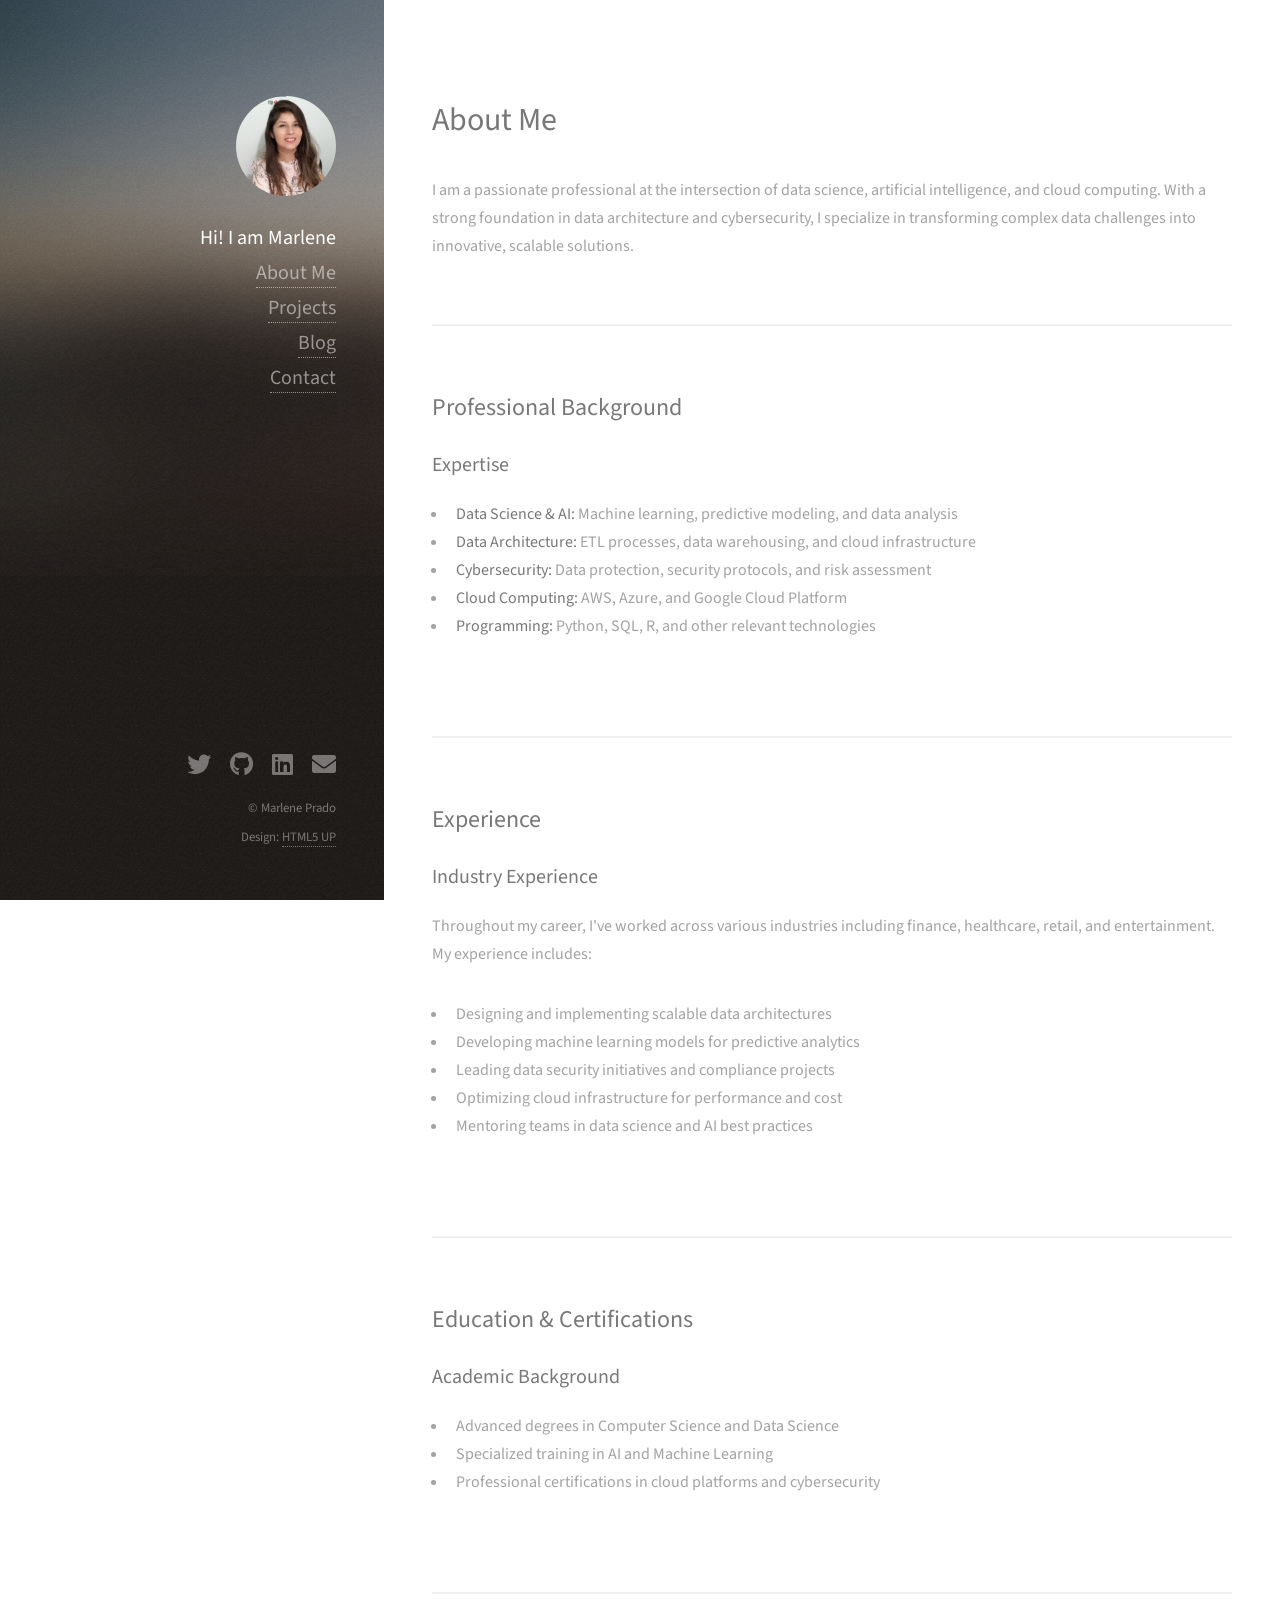
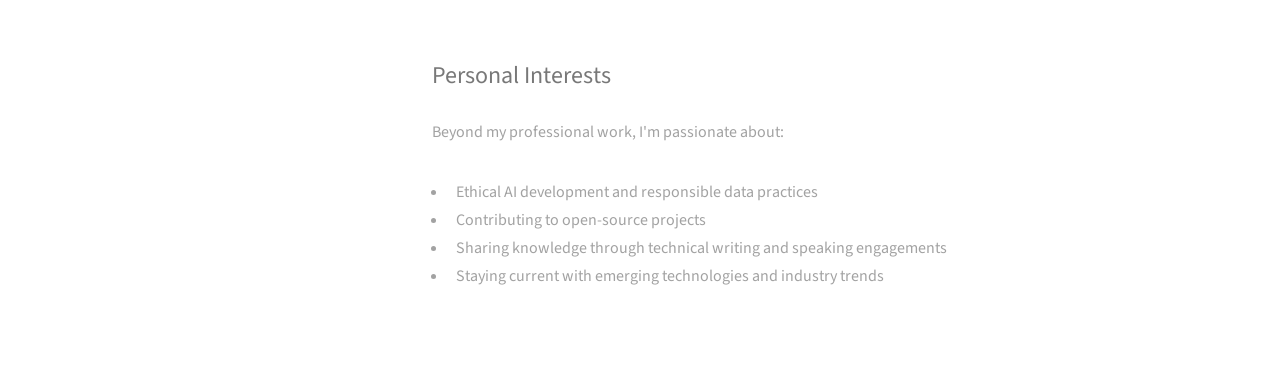
==== about.html @ a097be2a "feat. Added about me page" ====
<!DOCTYPE HTML>
<!--
	Strata by HTML5 UP
	html5up.net | @ajlkn
	Free for personal and commercial use under the CCA 3.0 license (html5up.net/license)
-->
<html>
	<head>
		<title>About Me - Marlene's Portfolio</title>
		<meta charset="utf-8" />
		<meta name="viewport" content="width=device-width, initial-scale=1, user-scalable=no" />
		<link rel="stylesheet" href="assets/css/main.css" />
	</head>
	<body class="is-preload">

		<!-- Header -->
			<header id="header">
				<div class="inner">
					<a href="index.html" class="image avatar"><img src="./images/marlen.jpg" alt="" /></a>
					<h1><strong>Hi! I am Marlene</strong> <br />
					<div><a href="about.html">About Me</a> <br /></div>
					<div><a href="index.html#projects">Projects</a> <br /></div>
					<div><a href="index.html#blog">Blog</a><br /></div>
					<div><a href="index.html#contact">Contact</a> <br /></div>
					</h1>
				</div>
			</header>

		<!-- Main -->
			<div id="main">

				<!-- One -->
					<section id="one">
						<header class="major">
							<h2>About Me</h2>
						</header>
						<p>I am a passionate professional at the intersection of data science, artificial intelligence, and cloud computing. With a strong foundation in data architecture and cybersecurity, I specialize in transforming complex data challenges into innovative, scalable solutions.</p>
					</section>

				<!-- Two -->
					<section id="two">
						<h2>Professional Background</h2>
						<div class="row">
							<article class="col-12">
								<h3>Expertise</h3>
								<ul>
									<li><strong>Data Science & AI:</strong> Machine learning, predictive modeling, and data analysis</li>
									<li><strong>Data Architecture:</strong> ETL processes, data warehousing, and cloud infrastructure</li>
									<li><strong>Cybersecurity:</strong> Data protection, security protocols, and risk assessment</li>
									<li><strong>Cloud Computing:</strong> AWS, Azure, and Google Cloud Platform</li>
									<li><strong>Programming:</strong> Python, SQL, R, and other relevant technologies</li>
								</ul>
							</article>
						</div>
					</section>

				<!-- Three -->
					<section id="three">
						<h2>Experience</h2>
						<div class="row">
							<article class="col-12">
								<h3>Industry Experience</h3>
								<p>Throughout my career, I've worked across various industries including finance, healthcare, retail, and entertainment. My experience includes:</p>
								<ul>
									<li>Designing and implementing scalable data architectures</li>
									<li>Developing machine learning models for predictive analytics</li>
									<li>Leading data security initiatives and compliance projects</li>
									<li>Optimizing cloud infrastructure for performance and cost</li>
									<li>Mentoring teams in data science and AI best practices</li>
								</ul>
							</article>
						</div>
					</section>

				<!-- Four -->
					<section id="four">
						<h2>Education & Certifications</h2>
						<div class="row">
							<article class="col-12">
								<h3>Academic Background</h3>
								<ul>
									<li>Advanced degrees in Computer Science and Data Science</li>
									<li>Specialized training in AI and Machine Learning</li>
									<li>Professional certifications in cloud platforms and cybersecurity</li>
								</ul>
							</article>
						</div>
					</section>

				<!-- Five -->
					<section id="five">
						<h2>Personal Interests</h2>
						<div class="row">
							<article class="col-12">
								<p>Beyond my professional work, I'm passionate about:</p>
								<ul>
									<li>Ethical AI development and responsible data practices</li>
									<li>Contributing to open-source projects</li>
									<li>Sharing knowledge through technical writing and speaking engagements</li>
									<li>Staying current with emerging technologies and industry trends</li>
								</ul>
							</article>
						</div>
					</section>

			</div>

		<!-- Footer -->
			<footer id="footer">
				<div class="inner">
					<ul class="icons">
						<li><a href="#" class="icon brands fa-twitter"><span class="label">Twitter</span></a></li>
						<li><a href="https://mtpradoc.github.io" class="icon brands fa-github"><span class="label">Github</span></a></li>
						<li><a href="#" class="icon brands fa-linkedin"><span class="label">Linkedin</span></a></li>
						<li><a href="#" class="icon solid fa-envelope"><span class="label">Email</span></a></li>
					</ul>
					<ul class="copyright">
						<li>&copy; Marlene Prado</li><li>Design: <a href="http://html5up.net">HTML5 UP</a></li>
					</ul>
				</div>
			</footer>

		<!-- Scripts -->
			<script src="assets/js/jquery.min.js"></script>
			<script src="assets/js/jquery.poptrox.min.js"></script>
			<script src="assets/js/browser.min.js"></script>
			<script src="assets/js/breakpoints.min.js"></script>
			<script src="assets/js/util.js"></script>
			<script src="assets/js/main.js"></script>

	</body>
</html>
---- assets/css/main.css ----
@import url("fontawesome-all.min.css");
@import url("https://fonts.googleapis.com/css?family=Source+Sans+Pro:400,400italic");

/*
	Strata by HTML5 UP
	html5up.net | @ajlkn
	Free for personal and commercial use under the CCA 3.0 license (html5up.net/license)
*/

html, body, div, span, applet, object,
iframe, h1, h2, h3, h4, h5, h6, p, blockquote,
pre, a, abbr, acronym, address, big, cite,
code, del, dfn, em, img, ins, kbd, q, s, samp,
small, strike, strong, sub, sup, tt, var, b,
u, i, center, dl, dt, dd, ol, ul, li, fieldset,
form, label, legend, table, caption, tbody,
tfoot, thead, tr, th, td, article, aside,
canvas, details, embed, figure, figcaption,
footer, header, hgroup, menu, nav, output, ruby,
section, summary, time, mark, audio, video {
	margin: 0;
	padding: 0;
	border: 0;
	font-size: 100%;
	font: inherit;
	vertical-align: baseline;}

article, aside, details, figcaption, figure,
footer, header, hgroup, menu, nav, section {
	display: block;}

body {
	line-height: 1;
}

ol, ul {
	list-style: none;
}

blockquote, q {
	quotes: none;
}

	blockquote:before, blockquote:after, q:before, q:after {
		content: '';
		content: none;
	}

table {
	border-collapse: collapse;
	border-spacing: 0;
}

body {
	-webkit-text-size-adjust: none;
}

mark {
	background-color: transparent;
	color: inherit;
}

input::-moz-focus-inner {
	border: 0;
	padding: 0;
}

input, select, textarea {
	-moz-appearance: none;
	-webkit-appearance: none;
	-ms-appearance: none;
	appearance: none;
}

/* Basic */

	html {
		box-sizing: border-box;
	}

	*, *:before, *:after {
		box-sizing: inherit;
	}

	body {
		background: #fff;
	}

		body.is-preload *, body.is-preload *:before, body.is-preload *:after {
			-moz-animation: none !important;
			-webkit-animation: none !important;
			-ms-animation: none !important;
			animation: none !important;
			-moz-transition: none !important;
			-webkit-transition: none !important;
			-ms-transition: none !important;
			transition: none !important;
		}

	body, input, select, textarea {
		color: #a2a2a2;
		font-family: "Source Sans Pro", Helvetica, sans-serif;
		font-size: 16pt;
		font-weight: 400;
		line-height: 1.75em;
	}

	a {
		-moz-transition: color 0.2s ease-in-out, border-color 0.2s ease-in-out;
		-webkit-transition: color 0.2s ease-in-out, border-color 0.2s ease-in-out;
		-ms-transition: color 0.2s ease-in-out, border-color 0.2s ease-in-out;
		transition: color 0.2s ease-in-out, border-color 0.2s ease-in-out;
		border-bottom: dotted 1px;
		color: #49bf9d;
		text-decoration: none;
	}

		a:hover {
			border-bottom-color: transparent;
			color: #49bf9d !important;
			text-decoration: none;
		}

	strong, b {
		color: #787878;
		font-weight: 400;
	}

	em, i {
		font-style: italic;
	}

	p {
		margin: 0 0 2em 0;
	}

	h1, h2, h3, h4, h5, h6 {
		color: #787878;
		font-weight: 400;
		line-height: 1em;
		margin: 0 0 1em 0;
	}

		h1 a, h2 a, h3 a, h4 a, h5 a, h6 a {
			color: inherit;
			text-decoration: none;
		}

	h1 {
		font-size: 2em;
		line-height: 1.5em;
	}

	h2 {
		font-size: 1.5em;
		line-height: 1.5em;
	}

	h3 {
		font-size: 1.25em;
		line-height: 1.5em;
	}

	h4 {
		font-size: 1.1em;
		line-height: 1.5em;
	}

	h5 {
		font-size: 0.9em;
		line-height: 1.5em;
	}

	h6 {
		font-size: 0.7em;
		line-height: 1.5em;
	}

	sub {
		font-size: 0.8em;
		position: relative;
		top: 0.5em;
	}

	sup {
		font-size: 0.8em;
		position: relative;
		top: -0.5em;
	}

	hr {
		border: 0;
		border-bottom: solid 2px #efefef;
		margin: 2em 0;
	}

		hr.major {
			margin: 3em 0;
		}

	blockquote {
		border-left: solid 6px #efefef;
		font-style: italic;
		margin: 0 0 2em 0;
		padding: 0.5em 0 0.5em 1.5em;
	}

	code {
		background: #f7f7f7;
		border-radius: 0.35em;
		border: solid 2px #efefef;
		font-family: "Courier New", monospace;
		font-size: 0.9em;
		margin: 0 0.25em;
		padding: 0.25em 0.65em;
	}

	pre {
		-webkit-overflow-scrolling: touch;
		font-family: "Courier New", monospace;
		font-size: 0.9em;
		margin: 0 0 2em 0;
	}

		pre code {
			display: block;
			line-height: 1.75em;
			padding: 1em 1.5em;
			overflow-x: auto;
		}

	.align-left {
		text-align: left;
	}

	.align-center {
		text-align: center;
	}

	.align-right {
		text-align: right;
	}

/* Container */

	.container {
		margin: 0 auto;
		max-width: calc(100% - 4em);
		width: 100%;
	}

		.container.xsmall {
			width: 25%;
		}

		.container.small {
			width: 50%;
		}

		.container.medium {
			width: 75%;
		}

		.container.large {
			width: 125%;
		}

		.container.xlarge {
			width: 150%;
		}

		.container.max {
			width: 100%;
		}

		@media screen and (max-width: 980px) {

			.container {
				width: 100% !important;
				max-width: 100% !important;
			}

		}

		@media screen and (max-width: 480px) {

			.container {
				max-width: calc(100% - 3em);
			}

		}

/* Row */

	.row {
		display: flex;
		flex-wrap: wrap;
		box-sizing: border-box;
		align-items: stretch;
	}

		.row > * {
			box-sizing: border-box;
		}

		.row.gtr-uniform > * > :last-child {
			margin-bottom: 0;
		}

		.row.aln-left {
			justify-content: flex-start;
		}

		.row.aln-center {
			justify-content: center;
		}

		.row.aln-right {
			justify-content: flex-end;
		}

		.row.aln-top {
			align-items: flex-start;
		}

		.row.aln-middle {
			align-items: center;
		}

		.row.aln-bottom {
			align-items: flex-end;
		}

		.row > .imp {
			order: -1;
		}

		.row > .col-1 {
			width: 8.33333%;
		}

		.row > .off-1 {
			margin-left: 8.33333%;
		}

		.row > .col-2 {
			width: 16.66667%;
		}

		.row > .off-2 {
			margin-left: 16.66667%;
		}

		.row > .col-3 {
			width: 25%;
		}

		.row > .off-3 {
			margin-left: 25%;
		}

		.row > .col-4 {
			width: 33.33333%;
		}

		.row > .off-4 {
			margin-left: 33.33333%;
		}

		.row > .col-5 {
			width: 41.66667%;
		}

		.row > .off-5 {
			margin-left: 41.66667%;
		}

		.row > .col-6 {
			width: 50%;
		}

		.row > .off-6 {
			margin-left: 50%;
		}

		.row > .col-7 {
			width: 58.33333%;
		}

		.row > .off-7 {
			margin-left: 58.33333%;
		}

		.row > .col-8 {
			width: 66.66667%;
		}

		.row > .off-8 {
			margin-left: 66.66667%;
		}

		.row > .col-9 {
			width: 75%;
		}

		.row > .off-9 {
			margin-left: 75%;
		}

		.row > .col-10 {
			width: 83.33333%;
		}

		.row > .off-10 {
			margin-left: 83.33333%;
		}

		.row > .col-11 {
			width: 91.66667%;
		}

		.row > .off-11 {
			margin-left: 91.66667%;
		}

		.row > .col-12 {
			width: 100%;
		}

		.row > .off-12 {
			margin-left: 100%;
		}

		.row.gtr-0 {
			margin-top: 0;
			margin-left: 0em;
		}

			.row.gtr-0 > * {
				padding: 0 0 0 0em;
			}

			.row.gtr-0.gtr-uniform {
				margin-top: 0em;
			}

				.row.gtr-0.gtr-uniform > * {
					padding-top: 0em;
				}

		.row.gtr-25 {
			margin-top: 0;
			margin-left: -0.625em;
		}

			.row.gtr-25 > * {
				padding: 0 0 0 0.625em;
			}

			.row.gtr-25.gtr-uniform {
				margin-top: -0.625em;
			}

				.row.gtr-25.gtr-uniform > * {
					padding-top: 0.625em;
				}

		.row.gtr-50 {
			margin-top: 0;
			margin-left: -1.25em;
		}

			.row.gtr-50 > * {
				padding: 0 0 0 1.25em;
			}

			.row.gtr-50.gtr-uniform {
				margin-top: -1.25em;
			}

				.row.gtr-50.gtr-uniform > * {
					padding-top: 1.25em;
				}

		.row {
			margin-top: 0;
			margin-left: -2.5em;
		}

			.row > * {
				padding: 0 0 0 2.5em;
			}

			.row.gtr-uniform {
				margin-top: -2.5em;
			}

				.row.gtr-uniform > * {
					padding-top: 2.5em;
				}

		.row.gtr-150 {
			margin-top: 0;
			margin-left: -3.75em;
		}

			.row.gtr-150 > * {
				padding: 0 0 0 3.75em;
			}

			.row.gtr-150.gtr-uniform {
				margin-top: -3.75em;
			}

				.row.gtr-150.gtr-uniform > * {
					padding-top: 3.75em;
				}

		.row.gtr-200 {
			margin-top: 0;
			margin-left: -5em;
		}

			.row.gtr-200 > * {
				padding: 0 0 0 5em;
			}

			.row.gtr-200.gtr-uniform {
				margin-top: -5em;
			}

				.row.gtr-200.gtr-uniform > * {
					padding-top: 5em;
				}

		@media screen and (max-width: 1800px) {

			.row {
				display: flex;
				flex-wrap: wrap;
				box-sizing: border-box;
				align-items: stretch;
			}

				.row > * {
					box-sizing: border-box;
				}

				.row.gtr-uniform > * > :last-child {
					margin-bottom: 0;
				}

				.row.aln-left {
					justify-content: flex-start;
				}

				.row.aln-center {
					justify-content: center;
				}

				.row.aln-right {
					justify-content: flex-end;
				}

				.row.aln-top {
					align-items: flex-start;
				}

				.row.aln-middle {
					align-items: center;
				}

				.row.aln-bottom {
					align-items: flex-end;
				}

				.row > .imp-xlarge {
					order: -1;
				}

				.row > .col-1-xlarge {
					width: 8.33333%;
				}

				.row > .off-1-xlarge {
					margin-left: 8.33333%;
				}

				.row > .col-2-xlarge {
					width: 16.66667%;
				}

				.row > .off-2-xlarge {
					margin-left: 16.66667%;
				}

				.row > .col-3-xlarge {
					width: 25%;
				}

				.row > .off-3-xlarge {
					margin-left: 25%;
				}

				.row > .col-4-xlarge {
					width: 33.33333%;
				}

				.row > .off-4-xlarge {
					margin-left: 33.33333%;
				}

				.row > .col-5-xlarge {
					width: 41.66667%;
				}

				.row > .off-5-xlarge {
					margin-left: 41.66667%;
				}

				.row > .col-6-xlarge {
					width: 50%;
				}

				.row > .off-6-xlarge {
					margin-left: 50%;
				}

				.row > .col-7-xlarge {
					width: 58.33333%;
				}

				.row > .off-7-xlarge {
					margin-left: 58.33333%;
				}

				.row > .col-8-xlarge {
					width: 66.66667%;
				}

				.row > .off-8-xlarge {
					margin-left: 66.66667%;
				}

				.row > .col-9-xlarge {
					width: 75%;
				}

				.row > .off-9-xlarge {
					margin-left: 75%;
				}

				.row > .col-10-xlarge {
					width: 83.33333%;
				}

				.row > .off-10-xlarge {
					margin-left: 83.33333%;
				}

				.row > .col-11-xlarge {
					width: 91.66667%;
				}

				.row > .off-11-xlarge {
					margin-left: 91.66667%;
				}

				.row > .col-12-xlarge {
					width: 100%;
				}

				.row > .off-12-xlarge {
					margin-left: 100%;
				}

				.row.gtr-0 {
					margin-top: 0;
					margin-left: 0em;
				}

					.row.gtr-0 > * {
						padding: 0 0 0 0em;
					}

					.row.gtr-0.gtr-uniform {
						margin-top: 0em;
					}

						.row.gtr-0.gtr-uniform > * {
							padding-top: 0em;
						}

				.row.gtr-25 {
					margin-top: 0;
					margin-left: -0.625em;
				}

					.row.gtr-25 > * {
						padding: 0 0 0 0.625em;
					}

					.row.gtr-25.gtr-uniform {
						margin-top: -0.625em;
					}

						.row.gtr-25.gtr-uniform > * {
							padding-top: 0.625em;
						}

				.row.gtr-50 {
					margin-top: 0;
					margin-left: -1.25em;
				}

					.row.gtr-50 > * {
						padding: 0 0 0 1.25em;
					}

					.row.gtr-50.gtr-uniform {
						margin-top: -1.25em;
					}

						.row.gtr-50.gtr-uniform > * {
							padding-top: 1.25em;
						}

				.row {
					margin-top: 0;
					margin-left: -2.5em;
				}

					.row > * {
						padding: 0 0 0 2.5em;
					}

					.row.gtr-uniform {
						margin-top: -2.5em;
					}

						.row.gtr-uniform > * {
							padding-top: 2.5em;
						}

				.row.gtr-150 {
					margin-top: 0;
					margin-left: -3.75em;
				}

					.row.gtr-150 > * {
						padding: 0 0 0 3.75em;
					}

					.row.gtr-150.gtr-uniform {
						margin-top: -3.75em;
					}

						.row.gtr-150.gtr-uniform > * {
							padding-top: 3.75em;
						}

				.row.gtr-200 {
					margin-top: 0;
					margin-left: -5em;
				}

					.row.gtr-200 > * {
						padding: 0 0 0 5em;
					}

					.row.gtr-200.gtr-uniform {
						margin-top: -5em;
					}

						.row.gtr-200.gtr-uniform > * {
							padding-top: 5em;
						}

		}

		@media screen and (max-width: 1280px) {

			.row {
				display: flex;
				flex-wrap: wrap;
				box-sizing: border-box;
				align-items: stretch;
			}

				.row > * {
					box-sizing: border-box;
				}

				.row.gtr-uniform > * > :last-child {
					margin-bottom: 0;
				}

				.row.aln-left {
					justify-content: flex-start;
				}

				.row.aln-center {
					justify-content: center;
				}

				.row.aln-right {
					justify-content: flex-end;
				}

				.row.aln-top {
					align-items: flex-start;
				}

				.row.aln-middle {
					align-items: center;
				}

				.row.aln-bottom {
					align-items: flex-end;
				}

				.row > .imp-large {
					order: -1;
				}

				.row > .col-1-large {
					width: 8.33333%;
				}

				.row > .off-1-large {
					margin-left: 8.33333%;
				}

				.row > .col-2-large {
					width: 16.66667%;
				}

				.row > .off-2-large {
					margin-left: 16.66667%;
				}

				.row > .col-3-large {
					width: 25%;
				}

				.row > .off-3-large {
					margin-left: 25%;
				}

				.row > .col-4-large {
					width: 33.33333%;
				}

				.row > .off-4-large {
					margin-left: 33.33333%;
				}

				.row > .col-5-large {
					width: 41.66667%;
				}

				.row > .off-5-large {
					margin-left: 41.66667%;
				}

				.row > .col-6-large {
					width: 50%;
				}

				.row > .off-6-large {
					margin-left: 50%;
				}

				.row > .col-7-large {
					width: 58.33333%;
				}

				.row > .off-7-large {
					margin-left: 58.33333%;
				}

				.row > .col-8-large {
					width: 66.66667%;
				}

				.row > .off-8-large {
					margin-left: 66.66667%;
				}

				.row > .col-9-large {
					width: 75%;
				}

				.row > .off-9-large {
					margin-left: 75%;
				}

				.row > .col-10-large {
					width: 83.33333%;
				}

				.row > .off-10-large {
					margin-left: 83.33333%;
				}

				.row > .col-11-large {
					width: 91.66667%;
				}

				.row > .off-11-large {
					margin-left: 91.66667%;
				}

				.row > .col-12-large {
					width: 100%;
				}

				.row > .off-12-large {
					margin-left: 100%;
				}

				.row.gtr-0 {
					margin-top: 0;
					margin-left: 0em;
				}

					.row.gtr-0 > * {
						padding: 0 0 0 0em;
					}

					.row.gtr-0.gtr-uniform {
						margin-top: 0em;
					}

						.row.gtr-0.gtr-uniform > * {
							padding-top: 0em;
						}

				.row.gtr-25 {
					margin-top: 0;
					margin-left: -0.5em;
				}

					.row.gtr-25 > * {
						padding: 0 0 0 0.5em;
					}

					.row.gtr-25.gtr-uniform {
						margin-top: -0.5em;
					}

						.row.gtr-25.gtr-uniform > * {
							padding-top: 0.5em;
						}

				.row.gtr-50 {
					margin-top: 0;
					margin-left: -1em;
				}

					.row.gtr-50 > * {
						padding: 0 0 0 1em;
					}

					.row.gtr-50.gtr-uniform {
						margin-top: -1em;
					}

						.row.gtr-50.gtr-uniform > * {
							padding-top: 1em;
						}

				.row {
					margin-top: 0;
					margin-left: -2em;
				}

					.row > * {
						padding: 0 0 0 2em;
					}

					.row.gtr-uniform {
						margin-top: -2em;
					}

						.row.gtr-uniform > * {
							padding-top: 2em;
						}

				.row.gtr-150 {
					margin-top: 0;
					margin-left: -3em;
				}

					.row.gtr-150 > * {
						padding: 0 0 0 3em;
					}

					.row.gtr-150.gtr-uniform {
						margin-top: -3em;
					}

						.row.gtr-150.gtr-uniform > * {
							padding-top: 3em;
						}

				.row.gtr-200 {
					margin-top: 0;
					margin-left: -4em;
				}

					.row.gtr-200 > * {
						padding: 0 0 0 4em;
					}

					.row.gtr-200.gtr-uniform {
						margin-top: -4em;
					}

						.row.gtr-200.gtr-uniform > * {
							padding-top: 4em;
						}

		}

		@media screen and (max-width: 980px) {

			.row {
				display: flex;
				flex-wrap: wrap;
				box-sizing: border-box;
				align-items: stretch;
			}

				.row > * {
					box-sizing: border-box;
				}

				.row.gtr-uniform > * > :last-child {
					margin-bottom: 0;
				}

				.row.aln-left {
					justify-content: flex-start;
				}

				.row.aln-center {
					justify-content: center;
				}

				.row.aln-right {
					justify-content: flex-end;
				}

				.row.aln-top {
					align-items: flex-start;
				}

				.row.aln-middle {
					align-items: center;
				}

				.row.aln-bottom {
					align-items: flex-end;
				}

				.row > .imp-medium {
					order: -1;
				}

				.row > .col-1-medium {
					width: 8.33333%;
				}

				.row > .off-1-medium {
					margin-left: 8.33333%;
				}

				.row > .col-2-medium {
					width: 16.66667%;
				}

				.row > .off-2-medium {
					margin-left: 16.66667%;
				}

				.row > .col-3-medium {
					width: 25%;
				}

				.row > .off-3-medium {
					margin-left: 25%;
				}

				.row > .col-4-medium {
					width: 33.33333%;
				}

				.row > .off-4-medium {
					margin-left: 33.33333%;
				}

				.row > .col-5-medium {
					width: 41.66667%;
				}

				.row > .off-5-medium {
					margin-left: 41.66667%;
				}

				.row > .col-6-medium {
					width: 50%;
				}

				.row > .off-6-medium {
					margin-left: 50%;
				}

				.row > .col-7-medium {
					width: 58.33333%;
				}

				.row > .off-7-medium {
					margin-left: 58.33333%;
				}

				.row > .col-8-medium {
					width: 66.66667%;
				}

				.row > .off-8-medium {
					margin-left: 66.66667%;
				}

				.row > .col-9-medium {
					width: 75%;
				}

				.row > .off-9-medium {
					margin-left: 75%;
				}

				.row > .col-10-medium {
					width: 83.33333%;
				}

				.row > .off-10-medium {
					margin-left: 83.33333%;
				}

				.row > .col-11-medium {
					width: 91.66667%;
				}

				.row > .off-11-medium {
					margin-left: 91.66667%;
				}

				.row > .col-12-medium {
					width: 100%;
				}

				.row > .off-12-medium {
					margin-left: 100%;
				}

				.row.gtr-0 {
					margin-top: 0;
					margin-left: 0em;
				}

					.row.gtr-0 > * {
						padding: 0 0 0 0em;
					}

					.row.gtr-0.gtr-uniform {
						margin-top: 0em;
					}

						.row.gtr-0.gtr-uniform > * {
							padding-top: 0em;
						}

				.row.gtr-25 {
					margin-top: 0;
					margin-left: -0.5em;
				}

					.row.gtr-25 > * {
						padding: 0 0 0 0.5em;
					}

					.row.gtr-25.gtr-uniform {
						margin-top: -0.5em;
					}

						.row.gtr-25.gtr-uniform > * {
							padding-top: 0.5em;
						}

				.row.gtr-50 {
					margin-top: 0;
					margin-left: -1em;
				}

					.row.gtr-50 > * {
						padding: 0 0 0 1em;
					}

					.row.gtr-50.gtr-uniform {
						margin-top: -1em;
					}

						.row.gtr-50.gtr-uniform > * {
							padding-top: 1em;
						}

				.row {
					margin-top: 0;
					margin-left: -2em;
				}

					.row > * {
						padding: 0 0 0 2em;
					}

					.row.gtr-uniform {
						margin-top: -2em;
					}

						.row.gtr-uniform > * {
							padding-top: 2em;
						}

				.row.gtr-150 {
					margin-top: 0;
					margin-left: -3em;
				}

					.row.gtr-150 > * {
						padding: 0 0 0 3em;
					}

					.row.gtr-150.gtr-uniform {
						margin-top: -3em;
					}

						.row.gtr-150.gtr-uniform > * {
							padding-top: 3em;
						}

				.row.gtr-200 {
					margin-top: 0;
					margin-left: -4em;
				}

					.row.gtr-200 > * {
						padding: 0 0 0 4em;
					}

					.row.gtr-200.gtr-uniform {
						margin-top: -4em;
					}

						.row.gtr-200.gtr-uniform > * {
							padding-top: 4em;
						}

		}

		@media screen and (max-width: 736px) {

			.row {
				display: flex;
				flex-wrap: wrap;
				box-sizing: border-box;
				align-items: stretch;
			}

				.row > * {
					box-sizing: border-box;
				}

				.row.gtr-uniform > * > :last-child {
					margin-bottom: 0;
				}

				.row.aln-left {
					justify-content: flex-start;
				}

				.row.aln-center {
					justify-content: center;
				}

				.row.aln-right {
					justify-content: flex-end;
				}

				.row.aln-top {
					align-items: flex-start;
				}

				.row.aln-middle {
					align-items: center;
				}

				.row.aln-bottom {
					align-items: flex-end;
				}

				.row > .imp-small {
					order: -1;
				}

				.row > .col-1-small {
					width: 8.33333%;
				}

				.row > .off-1-small {
					margin-left: 8.33333%;
				}

				.row > .col-2-small {
					width: 16.66667%;
				}

				.row > .off-2-small {
					margin-left: 16.66667%;
				}

				.row > .col-3-small {
					width: 25%;
				}

				.row > .off-3-small {
					margin-left: 25%;
				}

				.row > .col-4-small {
					width: 33.33333%;
				}

				.row > .off-4-small {
					margin-left: 33.33333%;
				}

				.row > .col-5-small {
					width: 41.66667%;
				}

				.row > .off-5-small {
					margin-left: 41.66667%;
				}

				.row > .col-6-small {
					width: 50%;
				}

				.row > .off-6-small {
					margin-left: 50%;
				}

				.row > .col-7-small {
					width: 58.33333%;
				}

				.row > .off-7-small {
					margin-left: 58.33333%;
				}

				.row > .col-8-small {
					width: 66.66667%;
				}

				.row > .off-8-small {
					margin-left: 66.66667%;
				}

				.row > .col-9-small {
					width: 75%;
				}

				.row > .off-9-small {
					margin-left: 75%;
				}

				.row > .col-10-small {
					width: 83.33333%;
				}

				.row > .off-10-small {
					margin-left: 83.33333%;
				}

				.row > .col-11-small {
					width: 91.66667%;
				}

				.row > .off-11-small {
					margin-left: 91.66667%;
				}

				.row > .col-12-small {
					width: 100%;
				}

				.row > .off-12-small {
					margin-left: 100%;
				}

				.row.gtr-0 {
					margin-top: 0;
					margin-left: 0em;
				}

					.row.gtr-0 > * {
						padding: 0 0 0 0em;
					}

					.row.gtr-0.gtr-uniform {
						margin-top: 0em;
					}

						.row.gtr-0.gtr-uniform > * {
							padding-top: 0em;
						}

				.row.gtr-25 {
					margin-top: 0;
					margin-left: -0.375em;
				}

					.row.gtr-25 > * {
						padding: 0 0 0 0.375em;
					}

					.row.gtr-25.gtr-uniform {
						margin-top: -0.375em;
					}

						.row.gtr-25.gtr-uniform > * {
							padding-top: 0.375em;
						}

				.row.gtr-50 {
					margin-top: 0;
					margin-left: -0.75em;
				}

					.row.gtr-50 > * {
						padding: 0 0 0 0.75em;
					}

					.row.gtr-50.gtr-uniform {
						margin-top: -0.75em;
					}

						.row.gtr-50.gtr-uniform > * {
							padding-top: 0.75em;
						}

				.row {
					margin-top: 0;
					margin-left: -1.5em;
				}

					.row > * {
						padding: 0 0 0 1.5em;
					}

					.row.gtr-uniform {
						margin-top: -1.5em;
					}

						.row.gtr-uniform > * {
							padding-top: 1.5em;
						}

				.row.gtr-150 {
					margin-top: 0;
					margin-left: -2.25em;
				}

					.row.gtr-150 > * {
						padding: 0 0 0 2.25em;
					}

					.row.gtr-150.gtr-uniform {
						margin-top: -2.25em;
					}

						.row.gtr-150.gtr-uniform > * {
							padding-top: 2.25em;
						}

				.row.gtr-200 {
					margin-top: 0;
					margin-left: -3em;
				}

					.row.gtr-200 > * {
						padding: 0 0 0 3em;
					}

					.row.gtr-200.gtr-uniform {
						margin-top: -3em;
					}

						.row.gtr-200.gtr-uniform > * {
							padding-top: 3em;
						}

		}

		@media screen and (max-width: 480px) {

			.row {
				display: flex;
				flex-wrap: wrap;
				box-sizing: border-box;
				align-items: stretch;
			}

				.row > * {
					box-sizing: border-box;
				}

				.row.gtr-uniform > * > :last-child {
					margin-bottom: 0;
				}

				.row.aln-left {
					justify-content: flex-start;
				}

				.row.aln-center {
					justify-content: center;
				}

				.row.aln-right {
					justify-content: flex-end;
				}

				.row.aln-top {
					align-items: flex-start;
				}

				.row.aln-middle {
					align-items: center;
				}

				.row.aln-bottom {
					align-items: flex-end;
				}

				.row > .imp-xsmall {
					order: -1;
				}

				.row > .col-1-xsmall {
					width: 8.33333%;
				}

				.row > .off-1-xsmall {
					margin-left: 8.33333%;
				}

				.row > .col-2-xsmall {
					width: 16.66667%;
				}

				.row > .off-2-xsmall {
					margin-left: 16.66667%;
				}

				.row > .col-3-xsmall {
					width: 25%;
				}

				.row > .off-3-xsmall {
					margin-left: 25%;
				}

				.row > .col-4-xsmall {
					width: 33.33333%;
				}

				.row > .off-4-xsmall {
					margin-left: 33.33333%;
				}

				.row > .col-5-xsmall {
					width: 41.66667%;
				}

				.row > .off-5-xsmall {
					margin-left: 41.66667%;
				}

				.row > .col-6-xsmall {
					width: 50%;
				}

				.row > .off-6-xsmall {
					margin-left: 50%;
				}

				.row > .col-7-xsmall {
					width: 58.33333%;
				}

				.row > .off-7-xsmall {
					margin-left: 58.33333%;
				}

				.row > .col-8-xsmall {
					width: 66.66667%;
				}

				.row > .off-8-xsmall {
					margin-left: 66.66667%;
				}

				.row > .col-9-xsmall {
					width: 75%;
				}

				.row > .off-9-xsmall {
					margin-left: 75%;
				}

				.row > .col-10-xsmall {
					width: 83.33333%;
				}

				.row > .off-10-xsmall {
					margin-left: 83.33333%;
				}

				.row > .col-11-xsmall {
					width: 91.66667%;
				}

				.row > .off-11-xsmall {
					margin-left: 91.66667%;
				}

				.row > .col-12-xsmall {
					width: 100%;
				}

				.row > .off-12-xsmall {
					margin-left: 100%;
				}

				.row.gtr-0 {
					margin-top: 0;
					margin-left: 0em;
				}

					.row.gtr-0 > * {
						padding: 0 0 0 0em;
					}

					.row.gtr-0.gtr-uniform {
						margin-top: 0em;
					}

						.row.gtr-0.gtr-uniform > * {
							padding-top: 0em;
						}

				.row.gtr-25 {
					margin-top: 0;
					margin-left: -0.375em;
				}

					.row.gtr-25 > * {
						padding: 0 0 0 0.375em;
					}

					.row.gtr-25.gtr-uniform {
						margin-top: -0.375em;
					}

						.row.gtr-25.gtr-uniform > * {
							padding-top: 0.375em;
						}

				.row.gtr-50 {
					margin-top: 0;
					margin-left: -0.75em;
				}

					.row.gtr-50 > * {
						padding: 0 0 0 0.75em;
					}

					.row.gtr-50.gtr-uniform {
						margin-top: -0.75em;
					}

						.row.gtr-50.gtr-uniform > * {
							padding-top: 0.75em;
						}

				.row {
					margin-top: 0;
					margin-left: -1.5em;
				}

					.row > * {
						padding: 0 0 0 1.5em;
					}

					.row.gtr-uniform {
						margin-top: -1.5em;
					}

						.row.gtr-uniform > * {
							padding-top: 1.5em;
						}

				.row.gtr-150 {
					margin-top: 0;
					margin-left: -2.25em;
				}

					.row.gtr-150 > * {
						padding: 0 0 0 2.25em;
					}

					.row.gtr-150.gtr-uniform {
						margin-top: -2.25em;
					}

						.row.gtr-150.gtr-uniform > * {
							padding-top: 2.25em;
						}

				.row.gtr-200 {
					margin-top: 0;
					margin-left: -3em;
				}

					.row.gtr-200 > * {
						padding: 0 0 0 3em;
					}

					.row.gtr-200.gtr-uniform {
						margin-top: -3em;
					}

						.row.gtr-200.gtr-uniform > * {
							padding-top: 3em;
						}

		}

/* Section/Article */

	section.special, article.special {
		text-align: center;
	}

	header p {
		color: #b2b2b2;
		position: relative;
		margin: 0 0 1.5em 0;
	}

	header h2 + p {
		font-size: 1.25em;
		margin-top: -1em;
		line-height: 1.5em;
	}

	header h3 + p {
		font-size: 1.1em;
		margin-top: -0.8em;
		line-height: 1.5em;
	}

	header h4 + p,
	header h5 + p,
	header h6 + p {
		font-size: 0.9em;
		margin-top: -0.6em;
		line-height: 1.5em;
	}

	header.major h2 {
		font-size: 2em;
	}

/* Form */

	form {
		margin: 0 0 2em 0;
	}

	label {
		color: #787878;
		display: block;
		font-size: 0.9em;
		font-weight: 400;
		margin: 0 0 1em 0;
	}

	input[type="text"],
	input[type="password"],
	input[type="email"],
	select,
	textarea {
		-moz-appearance: none;
		-webkit-appearance: none;
		-ms-appearance: none;
		appearance: none;
		background: #f7f7f7;
		border-radius: 0.35em;
		border: solid 2px transparent;
		color: inherit;
		display: block;
		outline: 0;
		padding: 0 0.75em;
		text-decoration: none;
		width: 100%;
	}

		input[type="text"]:invalid,
		input[type="password"]:invalid,
		input[type="email"]:invalid,
		select:invalid,
		textarea:invalid {
			box-shadow: none;
		}

		input[type="text"]:focus,
		input[type="password"]:focus,
		input[type="email"]:focus,
		select:focus,
		textarea:focus {
			border-color: #49bf9d;
		}

	select {
		background-image: url("data:image/svg+xml;charset=utf8,%3Csvg xmlns='http://www.w3.org/2000/svg' width='40' height='40' preserveAspectRatio='none' viewBox='0 0 40 40'%3E%3Cpath d='M9.4,12.3l10.4,10.4l10.4-10.4c0.2-0.2,0.5-0.4,0.9-0.4c0.3,0,0.6,0.1,0.9,0.4l3.3,3.3c0.2,0.2,0.4,0.5,0.4,0.9 c0,0.4-0.1,0.6-0.4,0.9L20.7,31.9c-0.2,0.2-0.5,0.4-0.9,0.4c-0.3,0-0.6-0.1-0.9-0.4L4.3,17.3c-0.2-0.2-0.4-0.5-0.4-0.9 c0-0.4,0.1-0.6,0.4-0.9l3.3-3.3c0.2-0.2,0.5-0.4,0.9-0.4S9.1,12.1,9.4,12.3z' fill='%23dfdfdf' /%3E%3C/svg%3E");
		background-size: 1.25rem;
		background-repeat: no-repeat;
		background-position: calc(100% - 1rem) center;
		height: 2.75em;
		padding-right: 2.75em;
		text-overflow: ellipsis;
	}

		select option {
			color: #787878;
			background: #fff;
		}

		select:focus::-ms-value {
			background-color: transparent;
		}

		select::-ms-expand {
			display: none;
		}

	input[type="text"],
	input[type="password"],
	input[type="email"],
	select {
		height: 2.75em;
	}

	textarea {
		padding: 0.75em;
	}

	input[type="checkbox"],
	input[type="radio"] {
		-moz-appearance: none;
		-webkit-appearance: none;
		-ms-appearance: none;
		appearance: none;
		display: block;
		float: left;
		margin-right: -2em;
		opacity: 0;
		width: 1em;
		z-index: -1;
	}

		input[type="checkbox"] + label,
		input[type="radio"] + label {
			text-decoration: none;
			color: #a2a2a2;
			cursor: pointer;
			display: inline-block;
			font-size: 1em;
			font-weight: 400;
			padding-left: 2.4em;
			padding-right: 0.75em;
			position: relative;
		}

			input[type="checkbox"] + label:before,
			input[type="radio"] + label:before {
				-moz-osx-font-smoothing: grayscale;
				-webkit-font-smoothing: antialiased;
				display: inline-block;
				font-style: normal;
				font-variant: normal;
				text-rendering: auto;
				line-height: 1;
				text-transform: none !important;
				font-family: 'Font Awesome 5 Free';
				font-weight: 900;
			}

			input[type="checkbox"] + label:before,
			input[type="radio"] + label:before {
				background: #f7f7f7;
				border-radius: 0.35em;
				border: solid 2px transparent;
				content: '';
				display: inline-block;
				font-size: 0.8em;
				height: 2.0625em;
				left: 0;
				line-height: 1.85625em;
				position: absolute;
				text-align: center;
				top: 0;
				width: 2.0625em;
			}

		input[type="checkbox"]:checked + label:before,
		input[type="radio"]:checked + label:before {
			background: #787878;
			border-color: #787878;
			color: #fff;
			content: '\f00c';
		}

		input[type="checkbox"]:focus + label:before,
		input[type="radio"]:focus + label:before {
			border-color: #49bf9d;
		}

	input[type="checkbox"] + label:before {
		border-radius: 0.35em;
	}

	input[type="radio"] + label:before {
		border-radius: 100%;
	}

	::-webkit-input-placeholder {
		color: #b2b2b2 !important;
		opacity: 1.0;
	}

	:-moz-placeholder {
		color: #b2b2b2 !important;
		opacity: 1.0;
	}

	::-moz-placeholder {
		color: #b2b2b2 !important;
		opacity: 1.0;
	}

	:-ms-input-placeholder {
		color: #b2b2b2 !important;
		opacity: 1.0;
	}

/* Box */

	.box {
		border-radius: 0.35em;
		border: solid 2px #efefef;
		margin-bottom: 2em;
		padding: 1.5em;
	}

		.box > :last-child,
		.box > :last-child > :last-child,
		.box > :last-child > :last-child > :last-child {
			margin-bottom: 0;
		}

		.box.alt {
			border: 0;
			border-radius: 0;
			padding: 0;
		}

/* Icon */

	.icon {
		text-decoration: none;
		border-bottom: none;
		position: relative;
	}

		.icon:before {
			-moz-osx-font-smoothing: grayscale;
			-webkit-font-smoothing: antialiased;
			display: inline-block;
			font-style: normal;
			font-variant: normal;
			text-rendering: auto;
			line-height: 1;
			text-transform: none !important;
			font-family: 'Font Awesome 5 Free';
			font-weight: 400;
		}

		.icon > .label {
			display: none;
		}

		.icon:before {
			line-height: inherit;
		}

		.icon.solid:before {
			font-weight: 900;
		}

		.icon.brands:before {
			font-family: 'Font Awesome 5 Brands';
		}

/* Image */

	.image {
		border-radius: 0.35em;
		border: 0;
		display: inline-block;
		position: relative;
	}

		.image:before {
			-moz-transition: opacity 0.2s ease-in-out;
			-webkit-transition: opacity 0.2s ease-in-out;
			-ms-transition: opacity 0.2s ease-in-out;
			transition: opacity 0.2s ease-in-out;
			background: url("images/overlay.png");
			border-radius: 0.35em;
			content: '';
			display: block;
			height: 100%;
			left: 0;
			opacity: 0.5;
			position: absolute;
			top: 0;
			width: 100%;
		}

		.image.thumb {
			text-align: center;
		}

			.image.thumb:after {
				-moz-transition: opacity 0.2s ease-in-out;
				-webkit-transition: opacity 0.2s ease-in-out;
				-ms-transition: opacity 0.2s ease-in-out;
				transition: opacity 0.2s ease-in-out;
				border-radius: 0.35em;
				border: solid 3px rgba(255, 255, 255, 0.5);
				color: #fff;
				content: 'View';
				display: inline-block;
				font-size: 0.8em;
				font-weight: 400;
				left: 50%;
				line-height: 2.25em;
				margin: -1.25em 0 0 -3em;
				opacity: 0;
				padding: 0 1.5em;
				position: absolute;
				text-align: center;
				text-decoration: none;
				top: 50%;
				white-space: nowrap;
			}

			.image.thumb:hover:after {
				opacity: 1.0;
			}

			.image.thumb:hover:before {
				background: url("images/overlay.png"), url("images/overlay.png");
				opacity: 1.0;
			}

		.image img {
			border-radius: 0.35em;
			display: block;
		}

		.image.left {
			float: left;
			margin: 0 1.5em 1em 0;
			top: 0.25em;
		}

		.image.right {
			float: right;
			margin: 0 0 1em 1.5em;
			top: 0.25em;
		}

		.image.left, .image.right {
			max-width: 40%;
		}

			.image.left img, .image.right img {
				width: 100%;
			}

		.image.fit {
			display: block;
			margin: 0 0 2em 0;
			width: 100%;
		}

			.image.fit img {
				width: 100%;
			}

		.image.avatar {
			border-radius: 100%;
		}

			.image.avatar:before {
				display: none;
			}

			.image.avatar img {
				border-radius: 100%;
				width: 100%;
			}

/* List */

	ol {
		list-style: decimal;
		margin: 0 0 2em 0;
		padding-left: 1.25em;
	}

		ol li {
			padding-left: 0.25em;
		}

	ul {
		list-style: disc;
		margin: 0 0 2em 0;
		padding-left: 1em;
	}

		ul li {
			padding-left: 0.5em;
		}

		ul.alt {
			list-style: none;
			padding-left: 0;
		}

			ul.alt li {
				border-top: solid 2px #efefef;
				padding: 0.5em 0;
			}

				ul.alt li:first-child {
					border-top: 0;
					padding-top: 0;
				}

	dl {
		margin: 0 0 2em 0;
	}

/* Icons */

	ul.icons {
		cursor: default;
		list-style: none;
		padding-left: 0;
	}

		ul.icons li {
			display: inline-block;
			padding: 0 1em 0 0;
		}

			ul.icons li:last-child {
				padding-right: 0;
			}

			ul.icons li .icon:before {
				font-size: 1.5em;
			}

/* Labeled Icons */

	ul.labeled-icons {
		list-style: none;
		padding: 0;
	}

		ul.labeled-icons li {
			line-height: 1.75em;
			margin: 1.5em 0 0 0;
			padding-left: 2.25em;
			position: relative;
		}

			ul.labeled-icons li:first-child {
				margin-top: 0;
			}

			ul.labeled-icons li a {
				color: inherit;
			}

			ul.labeled-icons li h3 {
				color: #b2b2b2;
				left: 0;
				position: absolute;
				text-align: center;
				top: 0;
				width: 1em;
			}

/* Actions */

	ul.actions {
		display: -moz-flex;
		display: -webkit-flex;
		display: -ms-flex;
		display: flex;
		cursor: default;
		list-style: none;
		margin-left: -1em;
		padding-left: 0;
	}

		ul.actions li {
			padding: 0 0 0 1em;
			vertical-align: middle;
		}

		ul.actions.special {
			-moz-justify-content: center;
			-webkit-justify-content: center;
			-ms-justify-content: center;
			justify-content: center;
			width: 100%;
			margin-left: 0;
		}

			ul.actions.special li:first-child {
				padding-left: 0;
			}

		ul.actions.stacked {
			-moz-flex-direction: column;
			-webkit-flex-direction: column;
			-ms-flex-direction: column;
			flex-direction: column;
			margin-left: 0;
		}

			ul.actions.stacked li {
				padding: 1.3em 0 0 0;
			}

				ul.actions.stacked li:first-child {
					padding-top: 0;
				}

		ul.actions.fit {
			width: calc(100% + 1em);
		}

			ul.actions.fit li {
				-moz-flex-grow: 1;
				-webkit-flex-grow: 1;
				-ms-flex-grow: 1;
				flex-grow: 1;
				-moz-flex-shrink: 1;
				-webkit-flex-shrink: 1;
				-ms-flex-shrink: 1;
				flex-shrink: 1;
				width: 100%;
			}

				ul.actions.fit li > * {
					width: 100%;
				}

			ul.actions.fit.stacked {
				width: 100%;
			}

		@media screen and (max-width: 480px) {

			ul.actions:not(.fixed) {
				-moz-flex-direction: column;
				-webkit-flex-direction: column;
				-ms-flex-direction: column;
				flex-direction: column;
				margin-left: 0;
				width: 100% !important;
			}

				ul.actions:not(.fixed) li {
					-moz-flex-grow: 1;
					-webkit-flex-grow: 1;
					-ms-flex-grow: 1;
					flex-grow: 1;
					-moz-flex-shrink: 1;
					-webkit-flex-shrink: 1;
					-ms-flex-shrink: 1;
					flex-shrink: 1;
					padding: 1em 0 0 0;
					text-align: center;
					width: 100%;
				}

					ul.actions:not(.fixed) li > * {
						width: 100%;
					}

					ul.actions:not(.fixed) li:first-child {
						padding-top: 0;
					}

					ul.actions:not(.fixed) li input[type="submit"],
					ul.actions:not(.fixed) li input[type="reset"],
					ul.actions:not(.fixed) li input[type="button"],
					ul.actions:not(.fixed) li button,
					ul.actions:not(.fixed) li .button {
						width: 100%;
					}

						ul.actions:not(.fixed) li input[type="submit"].icon:before,
						ul.actions:not(.fixed) li input[type="reset"].icon:before,
						ul.actions:not(.fixed) li input[type="button"].icon:before,
						ul.actions:not(.fixed) li button.icon:before,
						ul.actions:not(.fixed) li .button.icon:before {
							margin-left: -0.5em;
						}

		}

/* Table */

	.table-wrapper {
		-webkit-overflow-scrolling: touch;
		overflow-x: auto;
	}

	table {
		margin: 0 0 2em 0;
		width: 100%;
	}

		table tbody tr {
			border: solid 1px #efefef;
			border-left: 0;
			border-right: 0;
		}

			table tbody tr:nth-child(2n + 1) {
				background-color: #f7f7f7;
			}

		table td {
			padding: 0.75em 0.75em;
		}

		table th {
			color: #787878;
			font-size: 0.9em;
			font-weight: 400;
			padding: 0 0.75em 0.75em 0.75em;
			text-align: left;
		}

		table thead {
			border-bottom: solid 2px #efefef;
		}

		table tfoot {
			border-top: solid 2px #efefef;
		}

		table.alt {
			border-collapse: separate;
		}

			table.alt tbody tr td {
				border: solid 2px #efefef;
				border-left-width: 0;
				border-top-width: 0;
			}

				table.alt tbody tr td:first-child {
					border-left-width: 2px;
				}

			table.alt tbody tr:first-child td {
				border-top-width: 2px;
			}

			table.alt thead {
				border-bottom: 0;
			}

			table.alt tfoot {
				border-top: 0;
			}

/* Button */

	input[type="submit"],
	input[type="reset"],
	input[type="button"],
	.button {
		-moz-appearance: none;
		-webkit-appearance: none;
		-ms-appearance: none;
		appearance: none;
		-moz-transition: background-color 0.2s ease-in-out, color 0.2s ease-in-out, border-color 0.2s ease-in-out;
		-webkit-transition: background-color 0.2s ease-in-out, color 0.2s ease-in-out, border-color 0.2s ease-in-out;
		-ms-transition: background-color 0.2s ease-in-out, color 0.2s ease-in-out, border-color 0.2s ease-in-out;
		transition: background-color 0.2s ease-in-out, color 0.2s ease-in-out, border-color 0.2s ease-in-out;
		background-color: transparent;
		border-radius: 0.35em;
		border: solid 3px #efefef;
		color: #787878 !important;
		cursor: pointer;
		display: inline-block;
		font-weight: 400;
		height: 3.15em;
		height: calc(2.75em + 6px);
		line-height: 2.75em;
		min-width: 10em;
		padding: 0 1.5em;
		text-align: center;
		text-decoration: none;
		white-space: nowrap;
	}

		input[type="submit"]:hover,
		input[type="reset"]:hover,
		input[type="button"]:hover,
		.button:hover {
			border-color: #49bf9d;
			color: #49bf9d !important;
		}

		input[type="submit"]:active,
		input[type="reset"]:active,
		input[type="button"]:active,
		.button:active {
			background-color: rgba(73, 191, 157, 0.1);
			border-color: #49bf9d;
			color: #49bf9d !important;
		}

		input[type="submit"].icon,
		input[type="reset"].icon,
		input[type="button"].icon,
		.button.icon {
			padding-left: 1.35em;
		}

			input[type="submit"].icon:before,
			input[type="reset"].icon:before,
			input[type="button"].icon:before,
			.button.icon:before {
				margin-right: 0.5em;
			}

		input[type="submit"].fit,
		input[type="reset"].fit,
		input[type="button"].fit,
		.button.fit {
			min-width: 0;
			width: 100%;
		}

		input[type="submit"].small,
		input[type="reset"].small,
		input[type="button"].small,
		.button.small {
			font-size: 0.8em;
		}

		input[type="submit"].large,
		input[type="reset"].large,
		input[type="button"].large,
		.button.large {
			font-size: 1.35em;
		}

		input[type="submit"].primary,
		input[type="reset"].primary,
		input[type="button"].primary,
		.button.primary {
			background-color: #49bf9d;
			border-color: #49bf9d;
			color: #ffffff !important;
		}

			input[type="submit"].primary:hover,
			input[type="reset"].primary:hover,
			input[type="button"].primary:hover,
			.button.primary:hover {
				background-color: #5cc6a7;
				border-color: #5cc6a7;
			}

			input[type="submit"].primary:active,
			input[type="reset"].primary:active,
			input[type="button"].primary:active,
			.button.primary:active {
				background-color: #3eb08f;
				border-color: #3eb08f;
			}

		input[type="submit"].disabled, input[type="submit"]:disabled,
		input[type="reset"].disabled,
		input[type="reset"]:disabled,
		input[type="button"].disabled,
		input[type="button"]:disabled,
		.button.disabled,
		.button:disabled {
			background-color: #e7e7e7 !important;
			border-color: #e7e7e7 !important;
			color: #b2b2b2 !important;
			cursor: default;
		}

/* Work Item */

	.work-item {
		margin: 0 0 2em 0;
	}

		.work-item .image {
			margin: 0 0 1.5em 0;
		}

		.work-item h3 {
			font-size: 1em;
			margin: 0 0 0.5em 0;
		}

		.work-item p {
			font-size: 0.8em;
			line-height: 1.5em;
			margin: 0;
		}

/* Header */

	#header {
		display: -moz-flex;
		display: -webkit-flex;
		display: -ms-flex;
		display: flex;
		-moz-flex-direction: column;
		-webkit-flex-direction: column;
		-ms-flex-direction: column;
		flex-direction: column;
		-moz-align-items: -moz-flex-end;
		-webkit-align-items: -webkit-flex-end;
		-ms-align-items: -ms-flex-end;
		align-items: flex-end;
		-moz-justify-content: space-between;
		-webkit-justify-content: space-between;
		-ms-justify-content: space-between;
		justify-content: space-between;
		background-color: #1f1815;
		background-attachment: scroll,								scroll;
		background-image: url("images/overlay.png"), url("../../images/bg.jpg");
		background-position: top left,							top left;
		background-repeat: repeat,								no-repeat;
		background-size: auto,								150%;
		color: rgba(255, 255, 255, 0.5);
		height: 100%;
		left: 0;
		padding: 8em 4em;
		position: fixed;
		text-align: right;
		top: 0;
		width: 35%;
	}

		#header > * {
			-moz-flex-shrink: 0;
			-webkit-flex-shrink: 0;
			-ms-flex-shrink: 0;
			flex-shrink: 0;
			width: 100%;
		}

		#header > .inner {
			-moz-flex-grow: 1;
			-webkit-flex-grow: 1;
			-ms-flex-grow: 1;
			flex-grow: 1;
			margin: 0 0 2em 0;
		}

		#header strong, #header b {
			color: #ffffff;
		}

		#header h2, #header h3, #header h4, #header h5, #header h6 {
			color: #ffffff;
		}

		#header h1 {
			color: rgba(255, 255, 255, 0.5);
			font-size: 1.35em;
			line-height: 1.75em;
			margin: 0;
		}

		#header .image.avatar {
			margin: 0 0 1em 0;
			width: 6.25em;
		}

		#header h1 a {
			color: rgba(255, 255, 255, 0.5);
			text-decoration: none;
			transition: color 0.2s ease-in-out;
		}

		#header h1 a:hover {
			color: #ffffff;
		}

/* Footer */

	#footer .icons {
		margin: 1em 0 0 0;
	}

		#footer .icons a {
			color: rgba(255, 255, 255, 0.4);
		}

	#footer .copyright {
		color: rgba(255, 255, 255, 0.4);
		font-size: 0.8em;
		list-style: none;
		margin: 1em 0 0 0;
		padding: 0;
	}

		#footer .copyright li {
			border-left: solid 1px rgba(255, 255, 255, 0.25);
			display: inline-block;
			line-height: 1em;
			margin-left: 0.75em;
			padding-left: 0.75em;
		}

			#footer .copyright li:first-child {
				border-left: 0;
				margin-left: 0;
				padding-left: 0;
			}

			#footer .copyright li a {
				color: inherit;
			}

/* Main */

	#main {
		margin-left: 35%;
		max-width: 54em;
		padding: 8em 4em 4em 4em;
		width: calc(100% - 35%);
	}

		#main > section {
			border-top: solid 2px #efefef;
			margin: 4em 0 0 0;
			padding: 4em 0 0 0;
		}

			#main > section:first-child {
				border-top: 0;
				margin-top: 0;
				padding-top: 0;
			}

/* Poptrox */

	@-moz-keyframes spin {
		0% {
			-moz-transform: rotate(0deg);
			-webkit-transform: rotate(0deg);
			-ms-transform: rotate(0deg);
			transform: rotate(0deg);
		}

		100% {
			-moz-transform: rotate(360deg);
			-webkit-transform: rotate(360deg);
			-ms-transform: rotate(360deg);
			transform: rotate(360deg);
		}
	}

	@-webkit-keyframes spin {
		0% {
			-moz-transform: rotate(0deg);
			-webkit-transform: rotate(0deg);
			-ms-transform: rotate(0deg);
			transform: rotate(0deg);
		}

		100% {
			-moz-transform: rotate(360deg);
			-webkit-transform: rotate(360deg);
			-ms-transform: rotate(360deg);
			transform: rotate(360deg);
		}
	}

	@-ms-keyframes spin {
		0% {
			-moz-transform: rotate(0deg);
			-webkit-transform: rotate(0deg);
			-ms-transform: rotate(0deg);
			transform: rotate(0deg);
		}

		100% {
			-moz-transform: rotate(360deg);
			-webkit-transform: rotate(360deg);
			-ms-transform: rotate(360deg);
			transform: rotate(360deg);
		}
	}

	@keyframes spin {
		0% {
			-moz-transform: rotate(0deg);
			-webkit-transform: rotate(0deg);
			-ms-transform: rotate(0deg);
			transform: rotate(0deg);
		}

		100% {
			-moz-transform: rotate(360deg);
			-webkit-transform: rotate(360deg);
			-ms-transform: rotate(360deg);
			transform: rotate(360deg);
		}
	}

	.poptrox-popup {
		-moz-box-sizing: content-box;
		-webkit-box-sizing: content-box;
		-ms-box-sizing: content-box;
		box-sizing: content-box;
		-webkit-tap-highlight-color: rgba(255, 255, 255, 0);
		background: #fff;
		border-radius: 0.35em;
		box-shadow: 0 0.1em 0.15em 0 rgba(0, 0, 0, 0.15);
		overflow: hidden;
		padding-bottom: 3em;
	}

		.poptrox-popup .loader {
			text-decoration: none;
			-moz-animation: spin 1s linear infinite;
			-webkit-animation: spin 1s linear infinite;
			-ms-animation: spin 1s linear infinite;
			animation: spin 1s linear infinite;
			font-size: 1.5em;
			height: 1em;
			left: 50%;
			line-height: 1em;
			margin: -0.5em 0 0 -0.5em;
			position: absolute;
			top: 50%;
			width: 1em;
		}

			.poptrox-popup .loader:before {
				-moz-osx-font-smoothing: grayscale;
				-webkit-font-smoothing: antialiased;
				display: inline-block;
				font-style: normal;
				font-variant: normal;
				text-rendering: auto;
				line-height: 1;
				text-transform: none !important;
				font-family: 'Font Awesome 5 Free';
				font-weight: 900;
			}

			.poptrox-popup .loader:before {
				content: '\f1ce';
			}

		.poptrox-popup .caption {
			background: #fff;
			bottom: 0;
			cursor: default;
			font-size: 0.9em;
			height: 3em;
			left: 0;
			line-height: 2.8em;
			position: absolute;
			text-align: center;
			width: 100%;
			z-index: 1;
		}

		.poptrox-popup .nav-next,
		.poptrox-popup .nav-previous {
			text-decoration: none;
			-moz-transition: opacity 0.2s ease-in-out;
			-webkit-transition: opacity 0.2s ease-in-out;
			-ms-transition: opacity 0.2s ease-in-out;
			transition: opacity 0.2s ease-in-out;
			-webkit-tap-highlight-color: rgba(255, 255, 255, 0);
			background: rgba(0, 0, 0, 0.01);
			cursor: pointer;
			height: 100%;
			opacity: 0;
			position: absolute;
			top: 0;
			width: 50%;
		}

			.poptrox-popup .nav-next:before,
			.poptrox-popup .nav-previous:before {
				-moz-osx-font-smoothing: grayscale;
				-webkit-font-smoothing: antialiased;
				display: inline-block;
				font-style: normal;
				font-variant: normal;
				text-rendering: auto;
				line-height: 1;
				text-transform: none !important;
				font-family: 'Font Awesome 5 Free';
				font-weight: 900;
			}

			.poptrox-popup .nav-next:before,
			.poptrox-popup .nav-previous:before {
				color: #fff;
				font-size: 2.5em;
				height: 1em;
				line-height: 1em;
				margin-top: -0.75em;
				position: absolute;
				text-align: center;
				top: 50%;
				width: 1.5em;
			}

		.poptrox-popup .nav-next {
			right: 0;
		}

			.poptrox-popup .nav-next:before {
				content: '\f105';
				right: 0;
			}

		.poptrox-popup .nav-previous {
			left: 0;
		}

			.poptrox-popup .nav-previous:before {
				content: '\f104';
				left: 0;
			}

		.poptrox-popup .closer {
			text-decoration: none;
			-moz-transition: opacity 0.2s ease-in-out;
			-webkit-transition: opacity 0.2s ease-in-out;
			-ms-transition: opacity 0.2s ease-in-out;
			transition: opacity 0.2s ease-in-out;
			-webkit-tap-highlight-color: rgba(255, 255, 255, 0);
			color: #fff;
			height: 4em;
			line-height: 4em;
			opacity: 0;
			position: absolute;
			right: 0;
			text-align: center;
			top: 0;
			width: 4em;
			z-index: 2;
		}

			.poptrox-popup .closer:before {
				-moz-osx-font-smoothing: grayscale;
				-webkit-font-smoothing: antialiased;
				display: inline-block;
				font-style: normal;
				font-variant: normal;
				text-rendering: auto;
				line-height: 1;
				text-transform: none !important;
				font-family: 'Font Awesome 5 Free';
				font-weight: 900;
			}

			.poptrox-popup .closer:before {
				-moz-box-sizing: content-box;
				-webkit-box-sizing: content-box;
				-ms-box-sizing: content-box;
				box-sizing: content-box;
				border-radius: 100%;
				border: solid 3px rgba(255, 255, 255, 0.5);
				content: '\f00d';
				display: block;
				font-size: 1em;
				height: 1.75em;
				left: 50%;
				line-height: 1.75em;
				margin: -0.875em 0 0 -0.875em;
				position: absolute;
				top: 50%;
				width: 1.75em;
			}

		.poptrox-popup:hover .nav-next,
		.poptrox-popup:hover .nav-previous {
			opacity: 0.5;
		}

			.poptrox-popup:hover .nav-next:hover,
			.poptrox-popup:hover .nav-previous:hover {
				opacity: 1.0;
			}

		.poptrox-popup:hover .closer {
			opacity: 0.5;
		}

			.poptrox-popup:hover .closer:hover {
				opacity: 1.0;
			}

/* Touch */

	body.is-touch .image.thumb:before {
		opacity: 0.5 !important;
	}

	body.is-touch .image.thumb:after {
		display: none !important;
	}

	body.is-touch #header {
		background-attachment: scroll;
		background-size: auto, cover;
	}

	body.is-touch .poptrox-popup .nav-next,
	body.is-touch .poptrox-popup .nav-previous,
	body.is-touch .poptrox-popup .closer {
		opacity: 1.0 !important;
	}

/* XLarge */

	@media screen and (max-width: 1800px) {

		/* Basic */

			body, input, select, textarea {
				font-size: 12pt;
			}

	}

/* Large */

	@media screen and (max-width: 1280px) {

		/* Header */

			#header {
				padding: 6em 3em 3em 3em;
				width: 30%;
			}

				#header h1 {
					font-size: 1.25em;
				}

					#header h1 br {
						display: none;
					}

				#header > .inner {
					margin-bottom: 0;
				}

		/* Footer */

			#footer .copyright li {
				border-left-width: 0;
				display: block;
				line-height: 2.25em;
				margin-left: 0;
				padding-left: 0;
			}

		/* Main */

			#main {
				margin-left: 30%;
				max-width: none;
				padding: 6em 3em 3em 3em;
				width: calc(100% - 30%);
			}

	}

/* Medium */

	@media screen and (max-width: 980px) {

		/* Basic */

			h1 br, h2 br, h3 br, h4 br, h5 br, h6 br {
				display: none;
			}

		/* List */

			ul.icons li .icon {
				font-size: 1.25em;
			}

		/* Header */

			#header {
				background-attachment: scroll;
				background-position: top left, center center;
				background-size: auto,		cover;
				left: auto;
				padding: 6em 4em;
				position: relative;
				text-align: center;
				top: auto;
				width: 100%;
				display: block;
			}

				#header h1 {
					font-size: 1.75em;
				}

					#header h1 br {
						display: inline;
					}

		/* Footer */

			#footer {
				background-attachment: scroll;
				background-color: #1f1815;
				background-image: url("images/overlay.png"), url("../../images/bg.jpg");
				background-position: top left,						bottom center;
				background-repeat: repeat,							no-repeat;
				background-size: auto,							cover;
				bottom: auto;
				left: auto;
				padding: 4em 4em 6em 4em;
				position: relative;
				text-align: center;
				width: 100%;
			}

				#footer .icons {
					margin: 0 0 1em 0;
				}

				#footer .copyright {
					margin: 0 0 1em 0;
				}

					#footer .copyright li {
						border-left-width: 1px;
						display: inline-block;
						line-height: 1em;
						margin-left: 0.75em;
						padding-left: 0.75em;
					}

		/* Main */

			#main {
				margin: 0;
				padding: 6em 4em;
				width: 100%;
			}

	}

/* Small */

	@media screen and (max-width: 736px) {

		/* Basic */

			h1 {
				font-size: 1.5em;
			}

			h2 {
				font-size: 1.2em;
			}

			h3 {
				font-size: 1em;
			}

		/* Section/Article */

			section.special, article.special {
				text-align: center;
			}

			header.major h2 {
				font-size: 1.35em;
			}

		/* List */

			ul.labeled-icons li {
				padding-left: 2em;
			}

				ul.labeled-icons li h3 {
					line-height: 1.75em;
				}

		/* Header */

			#header {
				padding: 2.25em 1.5em;
			}

				#header h1 {
					font-size: 1.35em;
				}

		/* Footer */

			#footer {
				padding: 2.25em 1.5em;
			}

		/* Main */

			#main {
				padding: 2.25em 1.5em 0.25em 1.5em;
			}

				#main > section {
					margin: 2.25em 0 0 0;
					padding: 2.25em 0 0 0;
				}

		/* Poptrox */

			.poptrox-popup {
				border-radius: 0;
			}

				.poptrox-popup .nav-next:before,
				.poptrox-popup .nav-previous:before {
					margin-top: -1em;
				}

	}

/* XSmall */

	@media screen and (max-width: 480px) {

		/* Header */

			#header {
				padding: 4.5em 1.5em;
			}

				#header h1 br {
					display: none;
				}

		/* Footer */

			#footer .copyright li {
				border-left-width: 0;
				display: block;
				line-height: 2.25em;
				margin-left: 0;
				padding-left: 0;
			}

	}
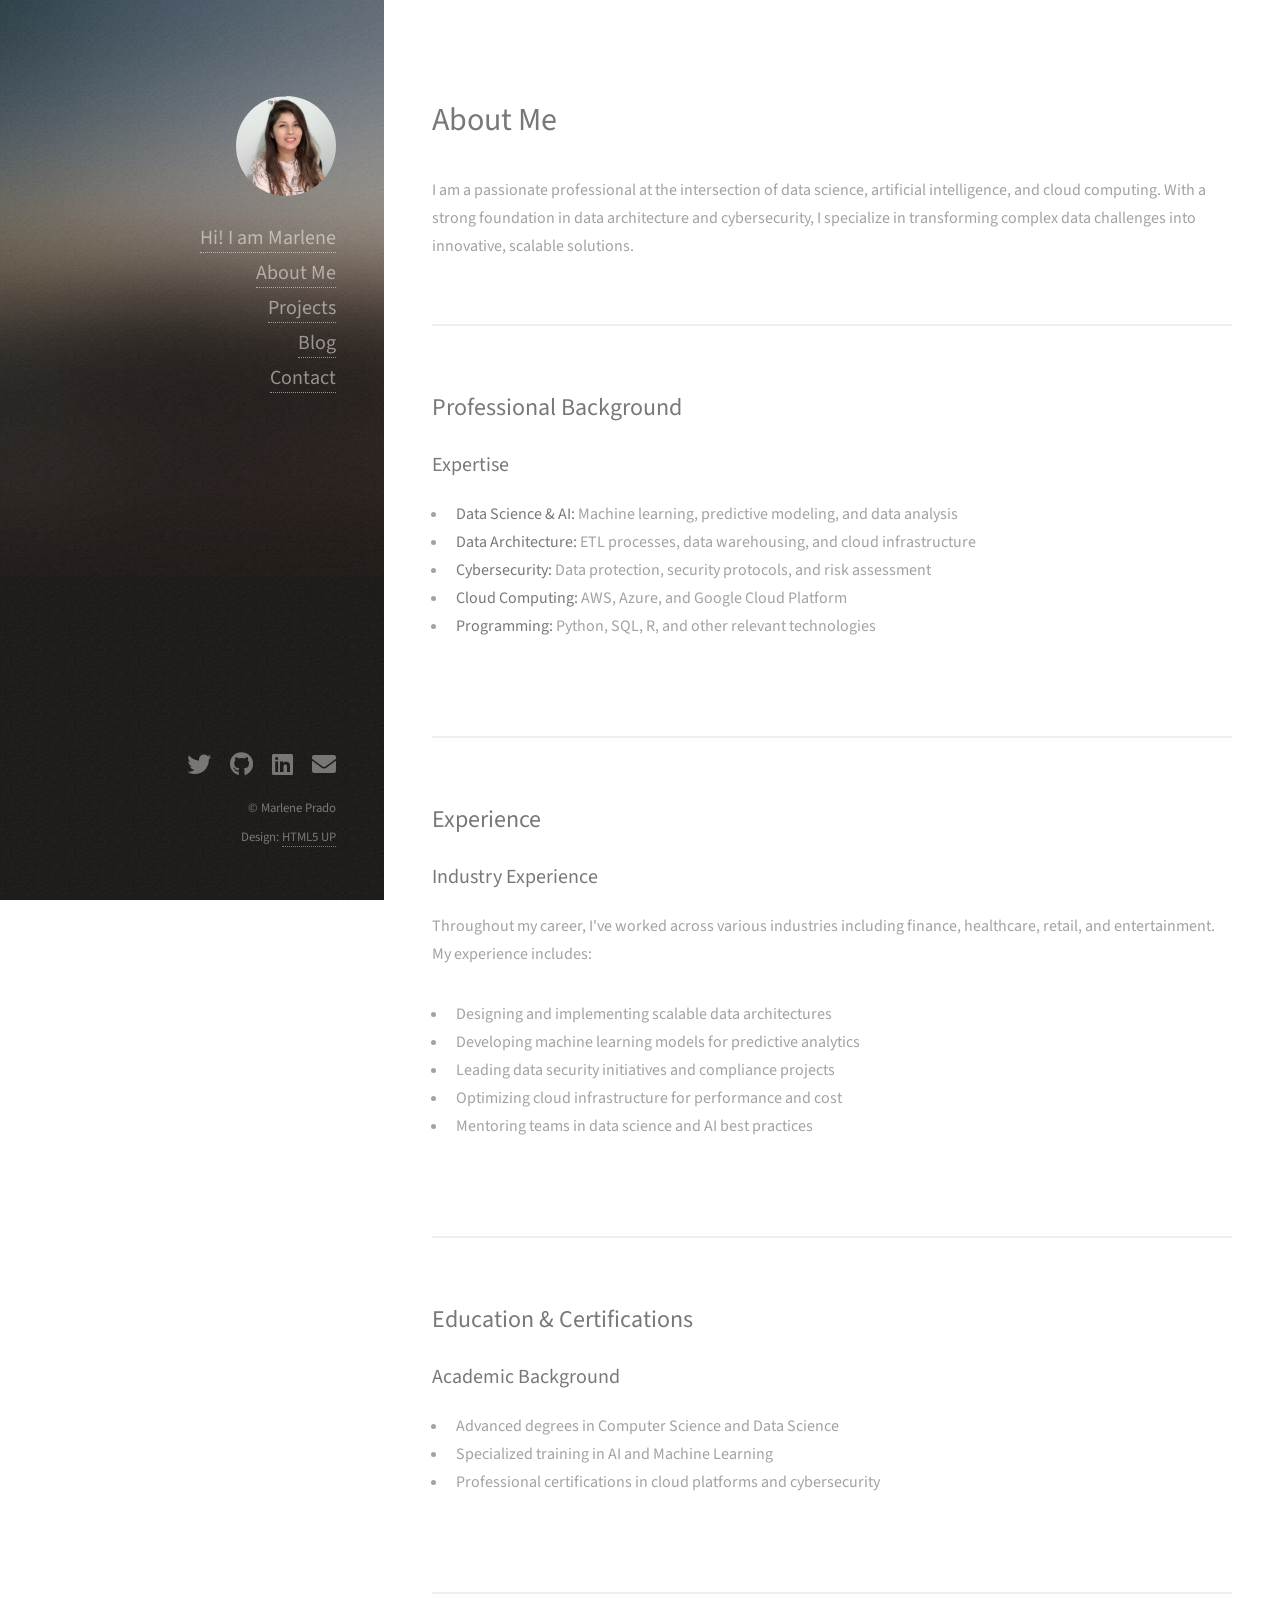
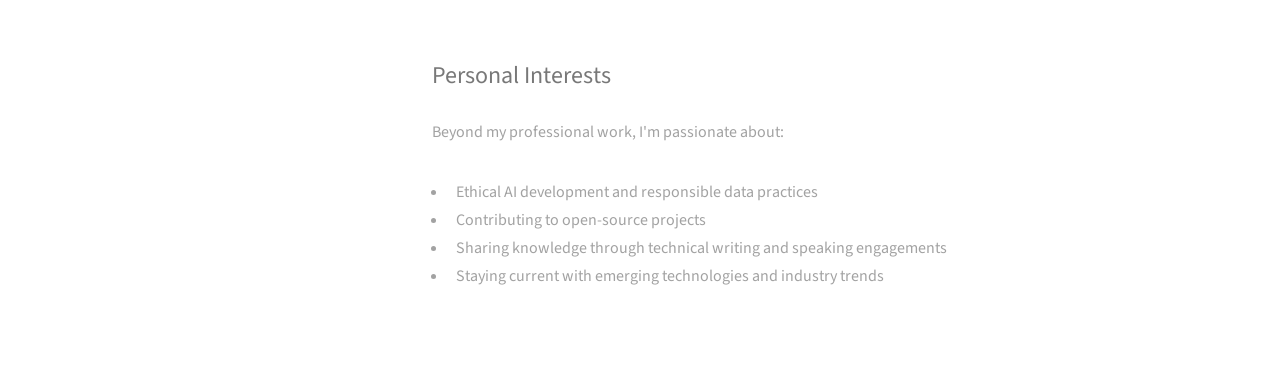
==== commit 3742bf78: "updates" ====
--- a/about.html
+++ b/about.html
@@ -17,7 +17,7 @@
 			<header id="header">
 				<div class="inner">
 					<a href="index.html" class="image avatar"><img src="./images/marlen.jpg" alt="" /></a>
-					<h1><strong>Hi! I am Marlene</strong> <br />
+					<h1><strong><a href="index.html">Hi! I am Marlene</a></strong> <br />
 					<div><a href="about.html">About Me</a> <br /></div>
 					<div><a href="index.html#projects">Projects</a> <br /></div>
 					<div><a href="index.html#blog">Blog</a><br /></div>
